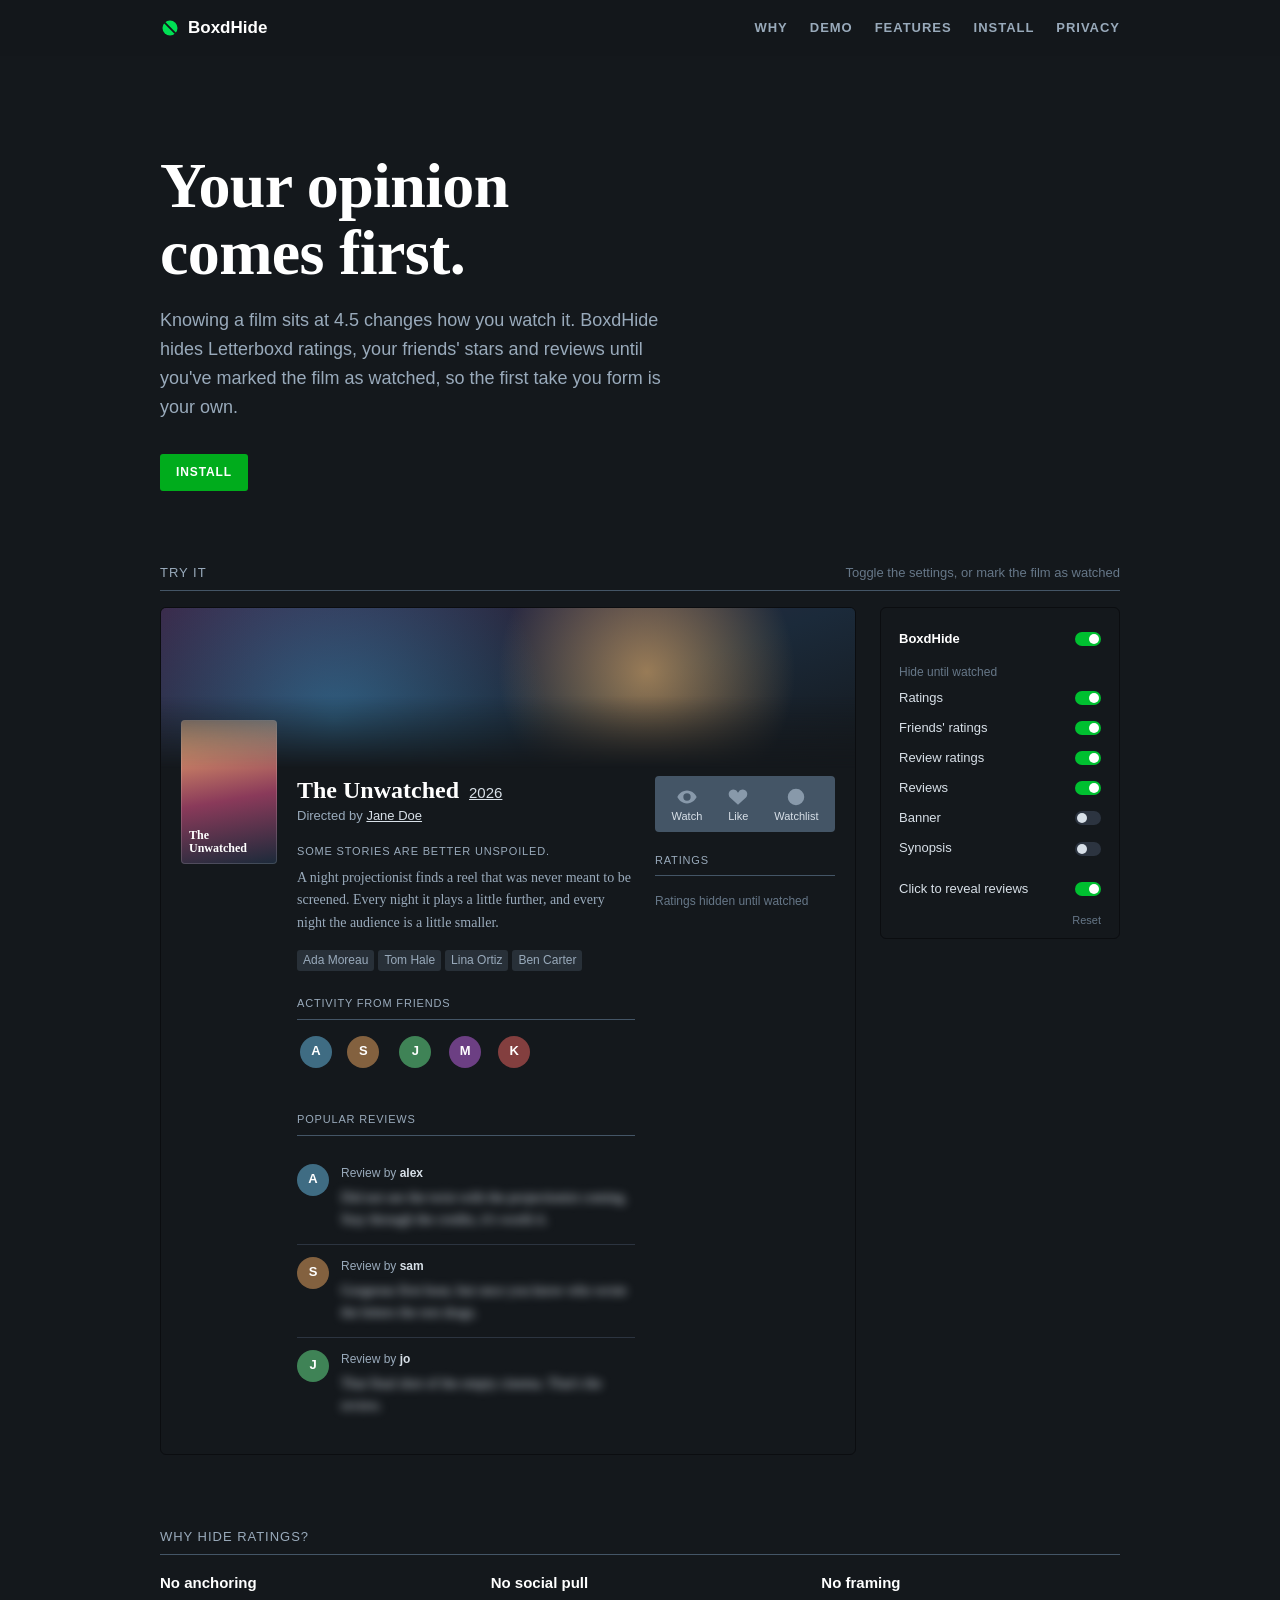
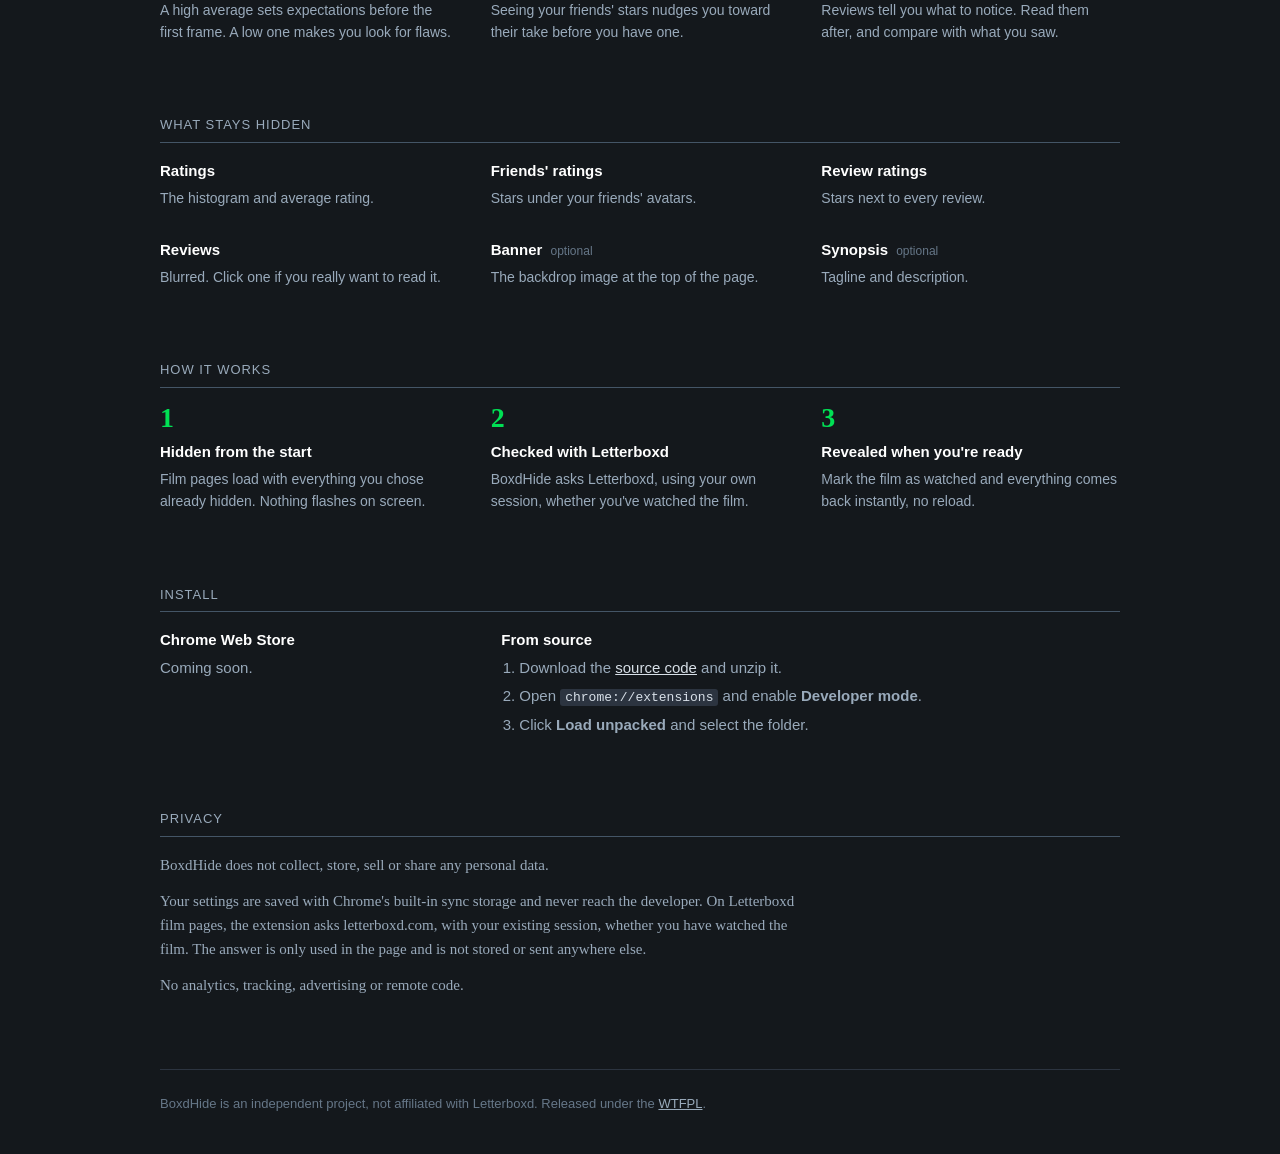
==== docs/index.html @ ca216321 "Add project page and lead messaging with bias-free watching - docs/: one-page GitHub Pages site in L" ====
<!doctype html>
<html lang="en">
<head>
  <meta charset="utf-8">
  <meta name="viewport" content="width=device-width, initial-scale=1">
  <meta name="color-scheme" content="dark">
  <title>BoxdHide · Form your own opinion on Letterboxd</title>
  <meta name="description" content="A Chrome extension that hides Letterboxd ratings and reviews until you've watched the film, so your opinion isn't biased by anyone else's.">
  <link rel="icon" href="assets/icon.svg" type="image/svg+xml">
  <link rel="stylesheet" href="style.css">
  <script src="script.js" defer></script>
</head>
<body>
  <header class="nav">
    <div class="wrap nav-inner">
      <a class="brand" href="#top"><img src="assets/icon.svg" alt="" width="20" height="20">BoxdHide</a>
      <nav class="nav-links">
        <a href="#why">Why</a>
        <a href="#demo">Demo</a>
        <a href="#features">Features</a>
        <a href="#install">Install</a>
        <a href="#privacy">Privacy</a>
        <a class="js-repo" href="#" hidden>GitHub</a>
      </nav>
    </div>
  </header>

  <main id="top">
    <section class="hero wrap">
      <h1>Your opinion<br>comes first.</h1>
      <p>Knowing a film sits at 4.5 changes how you watch it. BoxdHide hides Letterboxd ratings, your friends' stars and reviews until you've marked the film as watched, so the first take you form is your own.</p>
      <div class="hero-actions">
        <a class="button -action" href="#install">Install</a>
        <a class="button js-repo" href="#" hidden>View source</a>
      </div>
    </section>

    <section id="demo" class="wrap section">
      <h2 class="section-heading">Try it <span>Toggle the settings, or mark the film as watched</span></h2>

      <div class="demo" data-hidden="">
        <article class="film">
          <div class="backdrop"><div class="backdrop-art"></div></div>

          <div class="film-body">
            <div class="poster" aria-hidden="true"><span>The<br>Unwatched</span></div>

            <div class="film-main">
              <h3 class="film-title">The Unwatched <a href="#demo">2026</a></h3>
              <p class="film-credits">Directed by <a href="#demo">Jane Doe</a></p>

              <div class="synopsis">
                <p class="tagline">Some stories are better unspoiled.</p>
                <p class="prose">A night projectionist finds a reel that was never meant to be screened. Every night it plays a little further, and every night the audience is a little smaller.</p>
              </div>

              <ul class="cast">
                <li>Ada Moreau</li><li>Tom Hale</li><li>Lina Ortiz</li><li>Ben Carter</li>
              </ul>

              <h4 class="section-heading">Activity from friends</h4>
              <ul class="friends">
                <li><span class="avatar" style="--hue: 200">A</span><span class="stars">★★★★</span></li>
                <li><span class="avatar" style="--hue: 30">S</span><span class="stars">★★★½</span></li>
                <li><span class="avatar" style="--hue: 140">J</span><span class="stars">★★★★★</span></li>
                <li><span class="avatar" style="--hue: 280">M</span><span class="stars">★★★</span></li>
                <li><span class="avatar" style="--hue: 0">K</span><span class="stars">★★★★½</span></li>
              </ul>

              <h4 class="section-heading">Popular reviews</h4>
              <div class="reviews">
                <div class="review">
                  <span class="avatar" style="--hue: 200">A</span>
                  <div>
                    <p class="review-by">Review by <strong>alex</strong> <span class="stars">★★★★½</span></p>
                    <p class="review-text prose">Did not see the twist with the projectionist coming. Stay through the credits, it's worth it.</p>
                  </div>
                </div>
                <div class="review">
                  <span class="avatar" style="--hue: 30">S</span>
                  <div>
                    <p class="review-by">Review by <strong>sam</strong> <span class="stars">★★★</span></p>
                    <p class="review-text prose">Gorgeous first hour, but once you know who wrote the letters the rest drags.</p>
                  </div>
                </div>
                <div class="review">
                  <span class="avatar" style="--hue: 140">J</span>
                  <div>
                    <p class="review-by">Review by <strong>jo</strong> <span class="stars">★★★★★</span></p>
                    <p class="review-text prose">That final shot of the empty cinema. That's the review.</p>
                  </div>
                </div>
              </div>
            </div>

            <aside class="film-sidebar">
              <div class="actions-panel">
                <button type="button" class="action js-watch" aria-pressed="false">
                  <svg viewBox="0 0 24 24" aria-hidden="true"><path d="M12 5C6.5 5 2.7 9.2 1.5 12c1.2 2.8 5 7 10.5 7s9.3-4.2 10.5-7C21.3 9.2 17.5 5 12 5zm0 11a4 4 0 1 1 0-8 4 4 0 0 1 0 8z"/></svg>
                  <span class="js-watch-label">Watch</span>
                </button>
                <span class="action"><svg viewBox="0 0 24 24" aria-hidden="true"><path d="M12 20.5 3.6 12.8C1.1 10.4 1.3 6.3 4.2 4.6c2.4-1.4 5.4-.6 6.8 1.4L12 7.3l1-1.3c1.4-2 4.4-2.8 6.8-1.4 2.9 1.7 3.1 5.8.6 8.2z"/></svg>Like</span>
                <span class="action"><svg viewBox="0 0 24 24" aria-hidden="true"><path d="M12 3a9 9 0 1 0 0 18 9 9 0 0 0 0-18zm1 9.4V7h-2v6.2l4.3 2.6 1-1.7z"/></svg>Watchlist</span>
              </div>

              <h4 class="section-heading">Ratings</h4>
              <div class="histogram">
                <div class="bars">
                  <i style="--h: 3"></i><i style="--h: 4"></i><i style="--h: 6"></i><i style="--h: 9"></i><i style="--h: 14"></i>
                  <i style="--h: 22"></i><i style="--h: 36"></i><i style="--h: 58"></i><i style="--h: 80"></i><i style="--h: 64"></i>
                </div>
                <span class="average">4.2</span>
              </div>
            </aside>
          </div>
        </article>

        <div class="popup">
          <label class="popup-row popup-title">
            <span>BoxdHide</span>
            <input type="checkbox" role="switch" data-key="enabled" checked>
          </label>
          <fieldset class="js-settings">
            <p class="popup-caption">Hide until watched</p>
            <div class="js-features"></div>
            <div class="js-options popup-group"></div>
          </fieldset>
          <button type="button" class="popup-reset js-reset">Reset</button>
          <template class="js-row">
            <label class="popup-row"><span></span><input type="checkbox" role="switch"></label>
          </template>
        </div>
      </div>
    </section>

    <section id="why" class="wrap section">
      <h2 class="section-heading">Why hide ratings?</h2>
      <ul class="features">
        <li><h3>No anchoring</h3><p>A high average sets expectations before the first frame. A low one makes you look for flaws.</p></li>
        <li><h3>No social pull</h3><p>Seeing your friends' stars nudges you toward their take before you have one.</p></li>
        <li><h3>No framing</h3><p>Reviews tell you what to notice. Read them after, and compare with what you saw.</p></li>
      </ul>
    </section>

    <section id="features" class="wrap section">
      <h2 class="section-heading">What stays hidden</h2>
      <ul class="features">
        <li><h3>Ratings</h3><p>The histogram and average rating.</p></li>
        <li><h3>Friends' ratings</h3><p>Stars under your friends' avatars.</p></li>
        <li><h3>Review ratings</h3><p>Stars next to every review.</p></li>
        <li><h3>Reviews</h3><p>Blurred. Click one if you really want to read it.</p></li>
        <li><h3>Banner <em>optional</em></h3><p>The backdrop image at the top of the page.</p></li>
        <li><h3>Synopsis <em>optional</em></h3><p>Tagline and description.</p></li>
      </ul>
    </section>

    <section class="wrap section">
      <h2 class="section-heading">How it works</h2>
      <ol class="steps">
        <li><h3>Hidden from the start</h3><p>Film pages load with everything you chose already hidden. Nothing flashes on screen.</p></li>
        <li><h3>Checked with Letterboxd</h3><p>BoxdHide asks Letterboxd, using your own session, whether you've watched the film.</p></li>
        <li><h3>Revealed when you're ready</h3><p>Mark the film as watched and everything comes back instantly, no reload.</p></li>
      </ol>
    </section>

    <section id="install" class="wrap section">
      <h2 class="section-heading">Install</h2>
      <div class="install">
        <div>
          <h3>Chrome Web Store</h3>
          <p>Coming soon.</p>
        </div>
        <div>
          <h3>From source</h3>
          <ol>
            <li>Download the <a class="js-repo-zip" href="#install">source code</a> and unzip it.</li>
            <li>Open <code>chrome://extensions</code> and enable <strong>Developer mode</strong>.</li>
            <li>Click <strong>Load unpacked</strong> and select the folder.</li>
          </ol>
        </div>
      </div>
    </section>

    <section id="privacy" class="wrap section">
      <h2 class="section-heading">Privacy</h2>
      <div class="prose privacy">
        <p>BoxdHide does not collect, store, sell or share any personal data.</p>
        <p>Your settings are saved with Chrome's built-in sync storage and never reach the developer. On Letterboxd film pages, the extension asks letterboxd.com, with your existing session, whether you have watched the film. The answer is only used in the page and is not stored or sent anywhere else.</p>
        <p>No analytics, tracking, advertising or remote code.</p>
      </div>
    </section>
  </main>

  <footer class="footer wrap">
    <p>BoxdHide is an independent project, not affiliated with Letterboxd. Released under the <a href="https://www.wtfpl.net/">WTFPL</a>.</p>
  </footer>
</body>
</html>
---- docs/style.css ----
:root {
  --bg: #14181c;
  --surface: #1c2228;
  --panel: #2c3440;
  --line: #456;
  --text: #9ab;
  --bright: #d8e0e8;
  --muted: #678;
  --green: #00e054;
  --action: #00ac1c;
  --blue: #40bcf4;
  --sans: -apple-system, BlinkMacSystemFont, "Helvetica Neue", "Segoe UI", Roboto, sans-serif;
  --serif: Georgia, "Times New Roman", serif;
  color-scheme: dark;
}

* {
  box-sizing: border-box;
}

html {
  scroll-behavior: smooth;
  scroll-padding-top: 64px;
  background: var(--bg);
}

body {
  margin: 0;
  color: var(--text);
  font: 15px/1.6 var(--sans);
}

a {
  color: var(--bright);
}

a:hover {
  color: var(--blue);
}

h1, h2, h3, h4, p, ul, ol {
  margin: 0;
}

.wrap {
  width: min(960px, 100% - 40px);
  margin-inline: auto;
}

.prose {
  font-family: var(--serif);
}

/* Navigation */

.nav {
  position: sticky;
  top: 0;
  z-index: 10;
  background: rgb(20 24 28 / 92%);
  backdrop-filter: blur(8px);
}

.nav-inner {
  display: flex;
  align-items: center;
  justify-content: space-between;
  height: 56px;
}

.brand {
  display: flex;
  align-items: center;
  gap: 8px;
  color: #fff;
  font-weight: 700;
  font-size: 17px;
  text-decoration: none;
}

.nav-links {
  display: flex;
  gap: 22px;
}

.nav-links a {
  color: var(--text);
  font-size: 13px;
  font-weight: 700;
  letter-spacing: 0.075em;
  text-decoration: none;
  text-transform: uppercase;
}

.nav-links a:hover {
  color: #fff;
}

/* Hero */

.hero {
  padding: 96px 0 72px;
}

.hero h1 {
  color: #fff;
  font: 700 clamp(40px, 7vw, 64px)/1.05 var(--serif);
  letter-spacing: -0.01em;
}

.hero p {
  max-width: 520px;
  margin-top: 20px;
  font-size: 18px;
}

.hero-actions {
  display: flex;
  gap: 10px;
  margin-top: 32px;
}

.button {
  padding: 9px 16px;
  border-radius: 3px;
  background: var(--line);
  color: #fff;
  font-size: 12px;
  font-weight: 700;
  letter-spacing: 0.075em;
  text-decoration: none;
  text-transform: uppercase;
}

.button:hover {
  color: #fff;
  background: #567;
}

.button.-action {
  background: var(--action);
}

.button.-action:hover {
  background: #009d1a;
}

/* Sections */

.section {
  padding-bottom: 72px;
}

.section-heading {
  display: flex;
  flex-wrap: wrap;
  justify-content: space-between;
  gap: 2px 16px;
  margin-bottom: 16px;
  padding-bottom: 6px;
  border-bottom: 1px solid var(--line);
  color: var(--text);
  font-size: 13px;
  font-weight: 400;
  letter-spacing: 0.075em;
  text-transform: uppercase;
}

.section-heading span {
  color: var(--muted);
  letter-spacing: normal;
  text-transform: none;
}

/* Demo: fictional film page */

.demo {
  display: grid;
  grid-template-columns: 1fr 240px;
  gap: 24px;
  align-items: start;
}

.film {
  overflow: hidden;
  border: 1px solid #0b0d10;
  border-radius: 6px;
  background: var(--bg);
}

.backdrop {
  height: 160px;
  background: var(--bg);
}

.backdrop-art {
  height: 100%;
  background:
    radial-gradient(circle at 70% 40%, rgb(255 190 110 / 55%), transparent 30%),
    radial-gradient(circle at 25% 70%, rgb(64 188 244 / 35%), transparent 40%),
    linear-gradient(160deg, #3a2a4a, #1b2a3a 60%, var(--bg));
  mask-image: linear-gradient(to bottom, #000 55%, transparent);
}

.film-body {
  display: grid;
  grid-template-columns: 96px 1fr 180px;
  gap: 20px;
  margin-top: -48px;
  padding: 0 20px 24px;
}

.poster {
  display: grid;
  place-items: end start;
  aspect-ratio: 2 / 3;
  padding: 8px;
  border-radius: 4px;
  background: linear-gradient(170deg, #ffbe6e, #8a3a5a 55%, #1b2a3a);
  box-shadow: inset 0 0 0 1px rgb(255 255 255 / 15%);
  color: #fff;
  font: 700 12px/1.1 var(--serif);
}

.film-main {
  min-width: 0;
  padding-top: 56px;
}

.film-title {
  color: #fff;
  font: 700 24px/1.2 var(--serif);
}

.film-title a {
  margin-left: 4px;
  font: 400 15px var(--sans);
}

.film-credits {
  margin-top: 2px;
  font-size: 13px;
}

.synopsis {
  margin-top: 16px;
}

.tagline {
  font-size: 11px;
  letter-spacing: 0.075em;
  text-transform: uppercase;
}

.synopsis .prose {
  margin-top: 6px;
  font-size: 14px;
}

.cast {
  display: flex;
  flex-wrap: wrap;
  gap: 4px;
  margin: 16px 0 24px;
  padding: 0;
  list-style: none;
}

.cast li {
  padding: 1px 6px;
  border-radius: 3px;
  background: #283038;
  font-size: 12px;
}

.film h4.section-heading {
  font-size: 11px;
}

.friends {
  display: flex;
  flex-wrap: wrap;
  gap: 10px;
  margin-bottom: 24px;
  padding: 0;
  list-style: none;
}

.friends li {
  display: grid;
  justify-items: center;
  gap: 2px;
}

.avatar {
  display: grid;
  place-items: center;
  flex: none;
  width: 32px;
  height: 32px;
  border-radius: 50%;
  background: hsl(var(--hue) 35% 38%);
  color: #fff;
  font-size: 13px;
  font-weight: 700;
}

.stars {
  color: var(--green);
  font-size: 11px;
  letter-spacing: -0.05em;
}

.review {
  display: flex;
  gap: 12px;
  padding: 12px 0;
}

.review + .review {
  border-top: 1px solid var(--panel);
}

.review-by {
  font-size: 12px;
}

.review-by strong {
  color: var(--bright);
}

.review-text {
  margin-top: 4px;
  color: var(--bright);
  font-size: 14px;
  transition: filter 0.2s;
}

.film-sidebar {
  padding-top: 56px;
}

.actions-panel {
  display: flex;
  justify-content: space-around;
  margin-bottom: 20px;
  padding: 10px 4px;
  border-radius: 4px;
  background: var(--line);
}

.action {
  display: grid;
  justify-items: center;
  gap: 2px;
  padding: 0;
  border: 0;
  background: none;
  color: var(--bright);
  font: 11px var(--sans);
}

.action svg {
  width: 22px;
  height: 22px;
  fill: #8899aa;
}

button.action {
  cursor: pointer;
}

button.action:hover svg,
.action.-on svg {
  fill: var(--green);
}

.histogram {
  display: flex;
  align-items: flex-end;
  gap: 8px;
}

.bars {
  display: flex;
  align-items: flex-end;
  gap: 1px;
  flex: 1;
  height: 44px;
}

.bars i {
  flex: 1;
  height: calc(var(--h) * 1%);
  border-radius: 1px 1px 0 0;
  background: var(--line);
}

.average {
  color: var(--text);
  font-size: 20px;
  line-height: 1;
}

/* Demo: hidden states, mirroring the extension. */

.synopsis::after,
.histogram::after {
  color: var(--muted);
  font-size: 12px;
}

.demo[data-hidden~="backdrop"] .backdrop-art {
  visibility: hidden;
}

.demo[data-hidden~="synopsis"] .synopsis > * {
  display: none;
}

.demo[data-hidden~="synopsis"] .synopsis::after {
  content: "Synopsis hidden until watched";
}

.demo[data-hidden~="ratings"] .histogram > * {
  display: none;
}

.demo[data-hidden~="ratings"] .histogram::after {
  content: "Ratings hidden until watched";
}

.demo[data-hidden~="friendRatings"] .friends .stars,
.demo[data-hidden~="reviewRatings"] .review .stars {
  visibility: hidden;
}

.demo[data-hidden~="reviews"] .review-text:not(.is-revealed) {
  filter: blur(5px);
  user-select: none;
}

.demo[data-hidden~="reviews"][data-reveal] .review-text:not(.is-revealed) {
  cursor: pointer;
}

/* Demo: popup replica */

.popup {
  position: sticky;
  top: 72px;
  padding: 16px 18px 12px;
  border: 1px solid #0b0d10;
  border-radius: 6px;
  background: var(--bg);
  color: var(--bright);
  font-size: 13px;
  line-height: 1.4;
}

.popup-row {
  display: flex;
  align-items: center;
  justify-content: space-between;
  padding: 6px 0;
  cursor: pointer;
}

.popup-title {
  margin-bottom: 10px;
  color: #fff;
  font-weight: 600;
}

.popup fieldset {
  min-width: 0;
  margin: 0;
  padding: 0;
  border: 0;
  transition: opacity 0.15s;
}

.popup fieldset:disabled {
  opacity: 0.35;
}

.popup fieldset:disabled .popup-row {
  cursor: default;
}

.popup-caption {
  margin-bottom: 2px;
  color: var(--muted);
  font-size: 12px;
}

.popup-group {
  margin-top: 10px;
}

.popup input[role="switch"] {
  appearance: none;
  position: relative;
  flex: none;
  width: 26px;
  height: 14px;
  margin: 0;
  border-radius: 7px;
  background: var(--panel);
  cursor: inherit;
  transition: background 0.15s;
}

.popup input[role="switch"]::after {
  content: "";
  position: absolute;
  top: 2px;
  left: 2px;
  width: 10px;
  height: 10px;
  border-radius: 50%;
  background: var(--bright);
  transition: transform 0.15s;
}

.popup input[role="switch"]:checked {
  background: #00c030;
}

.popup input[role="switch"]:checked::after {
  transform: translateX(12px);
  background: #fff;
}

.popup input[role="switch"]:focus-visible {
  outline: 1px solid var(--muted);
  outline-offset: 2px;
}

.popup-reset {
  display: block;
  margin: 10px 0 0 auto;
  padding: 0;
  border: 0;
  background: none;
  color: var(--muted);
  font: 11px var(--sans);
  cursor: pointer;
}

.popup-reset:hover {
  color: var(--bright);
}

/* Features, steps, install */

.features,
.steps {
  display: grid;
  grid-template-columns: repeat(3, 1fr);
  gap: 28px 32px;
  padding: 0;
  list-style: none;
}

.features h3,
.steps h3,
.install h3 {
  margin-bottom: 4px;
  color: #fff;
  font-size: 15px;
}

.features em {
  margin-left: 4px;
  color: var(--muted);
  font-size: 12px;
  font-style: normal;
  font-weight: 400;
}

.features p,
.steps p {
  font-size: 14px;
}

.steps {
  counter-reset: step;
}

.steps li::before {
  counter-increment: step;
  content: counter(step);
  display: block;
  margin-bottom: 8px;
  color: var(--green);
  font: 700 28px/1 var(--serif);
}

.install {
  display: grid;
  grid-template-columns: 1fr 2fr;
  gap: 32px;
}

.install ol {
  padding-left: 18px;
}

.install li + li {
  margin-top: 4px;
}

code {
  padding: 1px 5px;
  border-radius: 3px;
  background: var(--panel);
  color: var(--bright);
  font-size: 13px;
}

.privacy {
  max-width: 640px;
}

.privacy p + p {
  margin-top: 12px;
}

.footer {
  padding: 24px 0 40px;
  border-top: 1px solid var(--panel);
  color: var(--muted);
  font-size: 13px;
}

.footer a {
  color: var(--text);
}

/* Small screens */

@media (max-width: 760px) {
  .nav-links a:not(.js-repo) {
    display: none;
  }

  .hero {
    padding: 56px 0 48px;
  }

  .demo {
    grid-template-columns: 1fr;
  }

  .popup {
    position: static;
    order: -1;
  }

  .film-body {
    grid-template-columns: 72px 1fr;
  }

  .poster {
    padding: 6px;
    font-size: 10px;
  }

  .film-sidebar {
    grid-column: 1 / -1;
    padding-top: 0;
  }

  .features,
  .steps,
  .install {
    grid-template-columns: 1fr;
  }
}
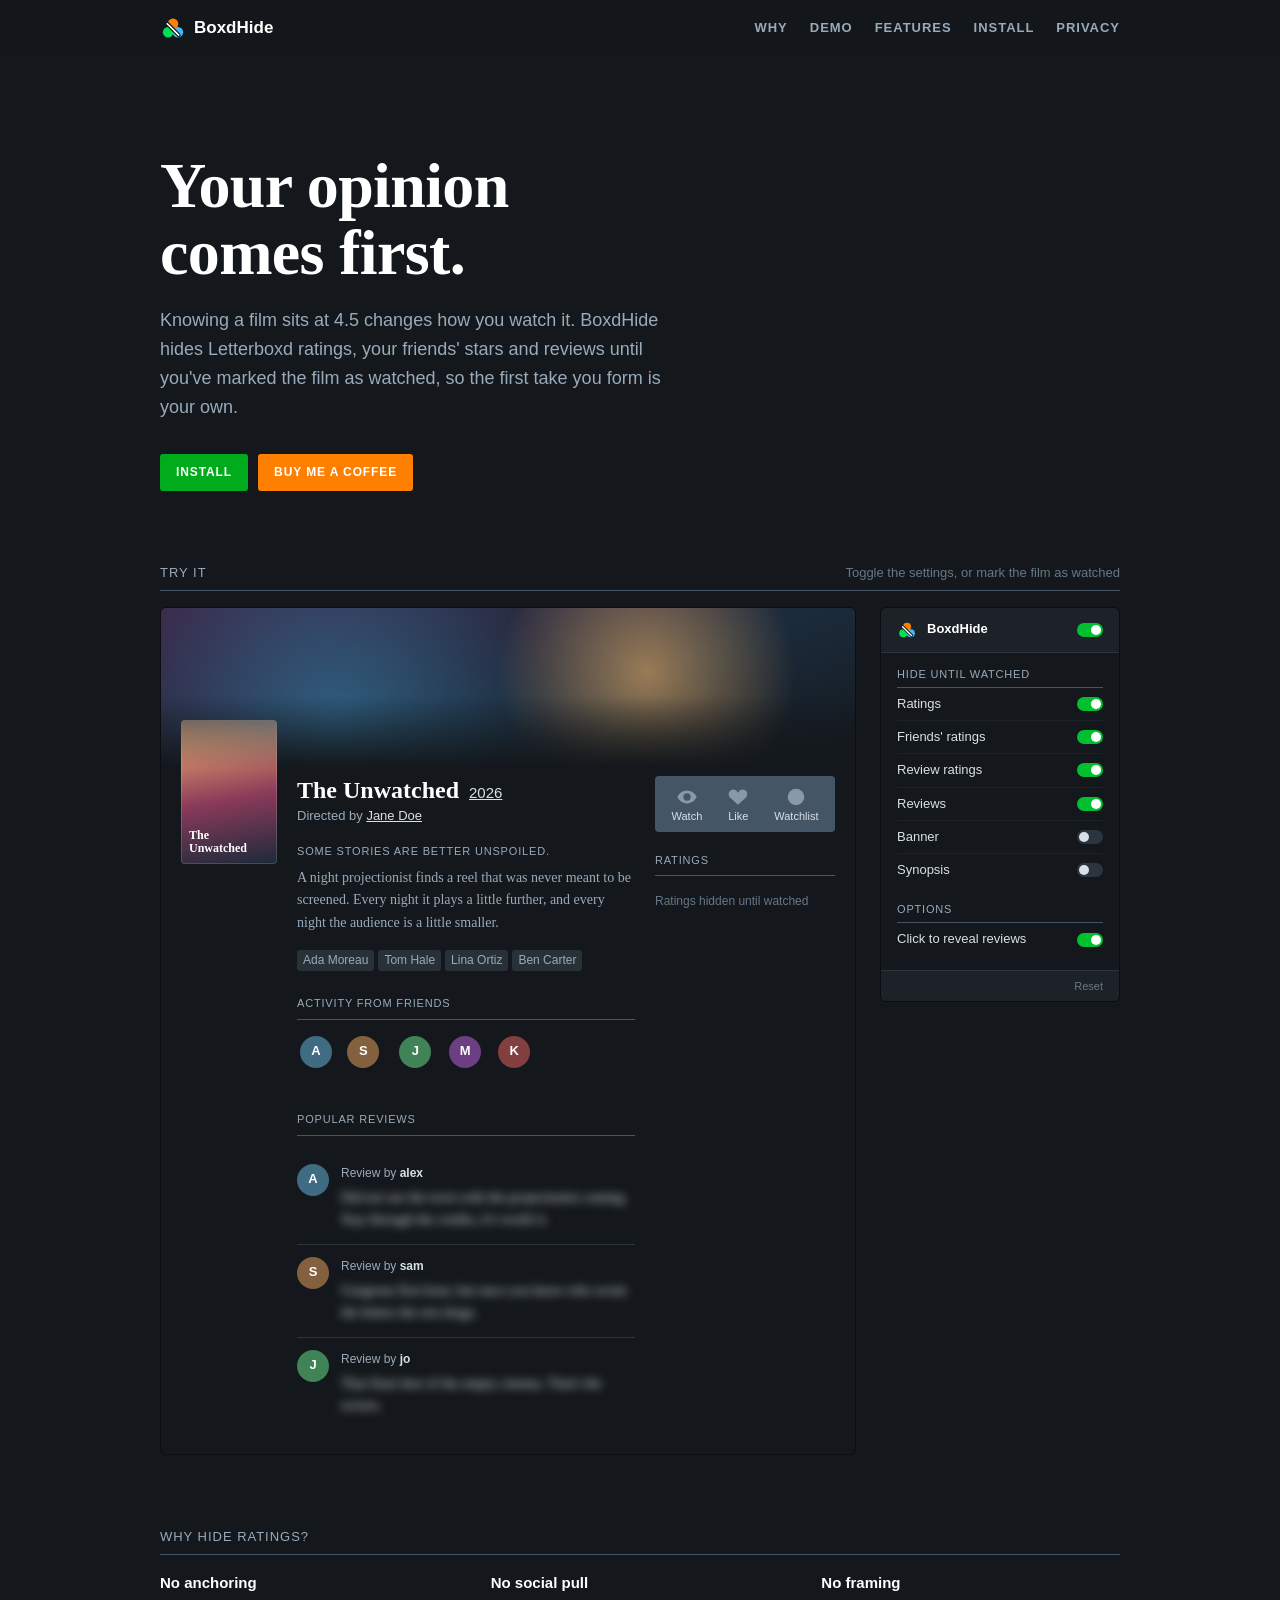
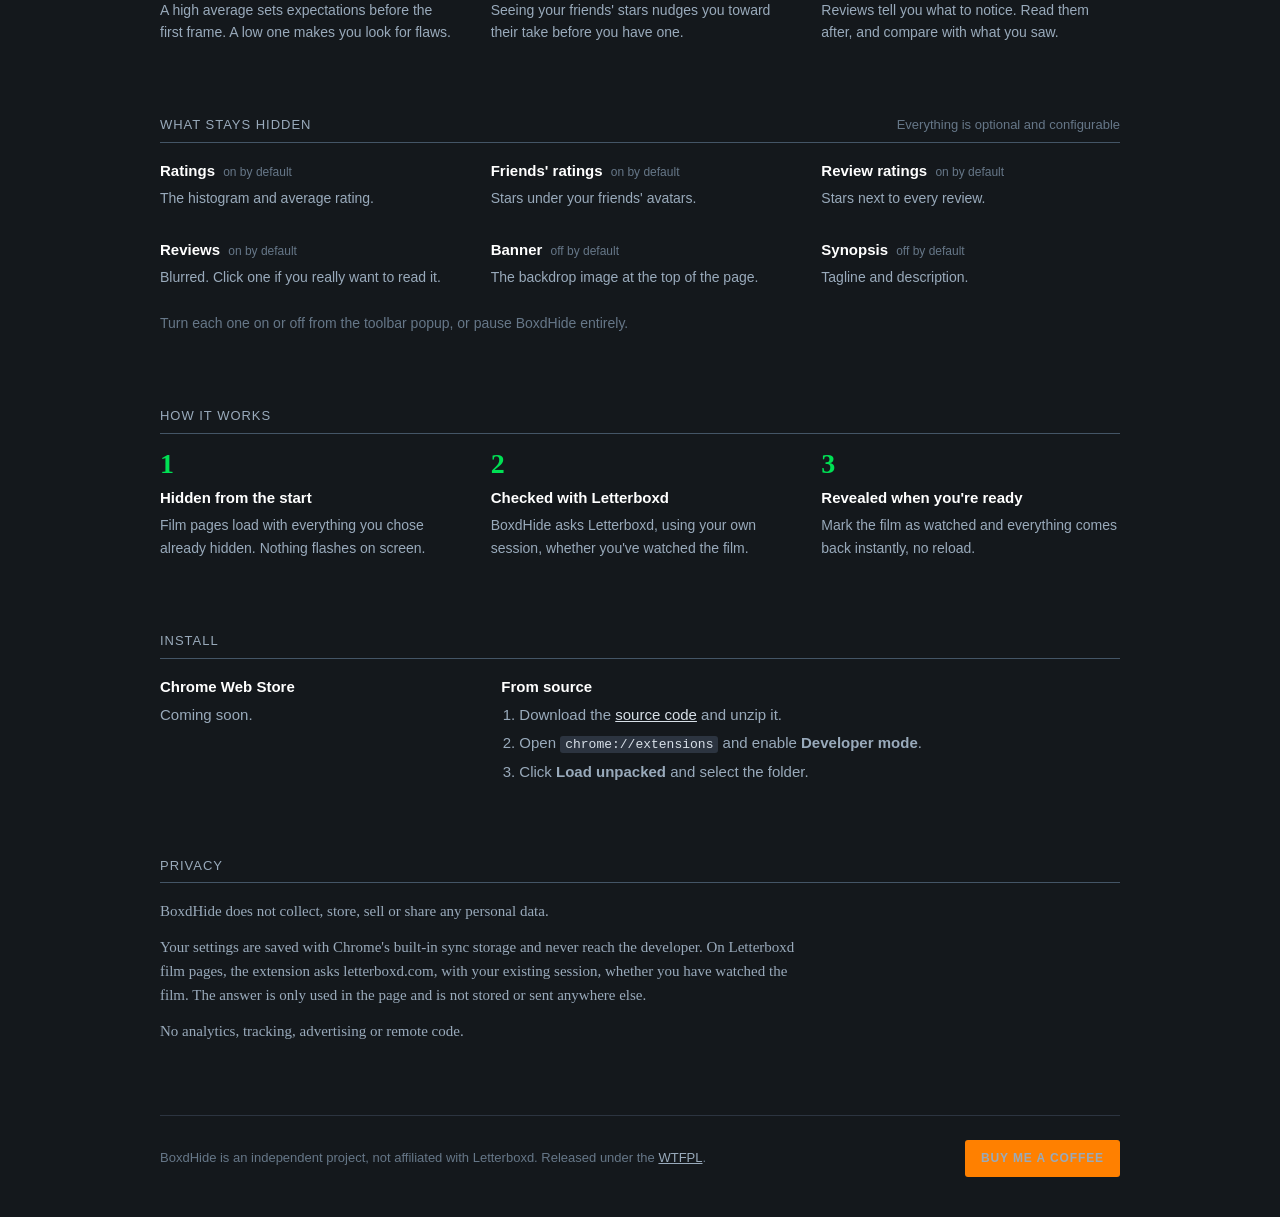
==== commit 5c08c724: "New logo, Letterboxd-style popup and support links - Logo: orange, green and blue dots in a triangle" ====
--- a/docs/index.html
+++ b/docs/index.html
@@ -13,7 +13,16 @@
 <body>
   <header class="nav">
     <div class="wrap nav-inner">
-      <a class="brand" href="#top"><img src="assets/icon.svg" alt="" width="20" height="20">BoxdHide</a>
+      <a class="brand" href="#top">
+        <svg class="logo" viewBox="0 0 128 128" aria-hidden="true">
+          <circle cx="64" cy="43" r="26" fill="#ff8000"/>
+          <circle cx="40" cy="85" r="26" fill="#00e054"/>
+          <circle cx="88" cy="85" r="26" fill="#40bcf4"/>
+          <path class="slash" d="M36 43 92 99" pathLength="100" stroke="#14181c" stroke-width="20" stroke-linecap="round"/>
+          <path class="slash" d="M36 43 92 99" pathLength="100" stroke="#fff" stroke-width="8" stroke-linecap="round"/>
+        </svg>
+        BoxdHide
+      </a>
       <nav class="nav-links">
         <a href="#why">Why</a>
         <a href="#demo">Demo</a>
@@ -32,6 +41,7 @@
       <div class="hero-actions">
         <a class="button -action" href="#install">Install</a>
         <a class="button js-repo" href="#" hidden>View source</a>
+        <a class="button -coffee" href="https://buymeacoffee.com/moehau" target="_blank" rel="noopener">Buy me a coffee</a>
       </div>
     </section>
 
@@ -116,16 +126,24 @@
         </article>
 
         <div class="popup">
-          <label class="popup-row popup-title">
+          <div class="popup-header">
+            <img src="assets/icon.svg" alt="" width="20" height="20">
             <span>BoxdHide</span>
-            <input type="checkbox" role="switch" data-key="enabled" checked>
-          </label>
+            <input type="checkbox" role="switch" data-key="enabled" checked aria-label="Enable BoxdHide">
+          </div>
           <fieldset class="js-settings">
-            <p class="popup-caption">Hide until watched</p>
-            <div class="js-features"></div>
-            <div class="js-options popup-group"></div>
+            <div class="popup-section">
+              <h4 class="popup-heading">Hide until watched</h4>
+              <div class="js-features"></div>
+            </div>
+            <div class="popup-section">
+              <h4 class="popup-heading">Options</h4>
+              <div class="js-options"></div>
+            </div>
           </fieldset>
-          <button type="button" class="popup-reset js-reset">Reset</button>
+          <div class="popup-footer">
+            <button type="button" class="popup-link js-reset">Reset</button>
+          </div>
           <template class="js-row">
             <label class="popup-row"><span></span><input type="checkbox" role="switch"></label>
           </template>
@@ -143,15 +161,16 @@
     </section>
 
     <section id="features" class="wrap section">
-      <h2 class="section-heading">What stays hidden</h2>
+      <h2 class="section-heading">What stays hidden <span>Everything is optional and configurable</span></h2>
       <ul class="features">
-        <li><h3>Ratings</h3><p>The histogram and average rating.</p></li>
-        <li><h3>Friends' ratings</h3><p>Stars under your friends' avatars.</p></li>
-        <li><h3>Review ratings</h3><p>Stars next to every review.</p></li>
-        <li><h3>Reviews</h3><p>Blurred. Click one if you really want to read it.</p></li>
-        <li><h3>Banner <em>optional</em></h3><p>The backdrop image at the top of the page.</p></li>
-        <li><h3>Synopsis <em>optional</em></h3><p>Tagline and description.</p></li>
+        <li><h3>Ratings <em>on by default</em></h3><p>The histogram and average rating.</p></li>
+        <li><h3>Friends' ratings <em>on by default</em></h3><p>Stars under your friends' avatars.</p></li>
+        <li><h3>Review ratings <em>on by default</em></h3><p>Stars next to every review.</p></li>
+        <li><h3>Reviews <em>on by default</em></h3><p>Blurred. Click one if you really want to read it.</p></li>
+        <li><h3>Banner <em>off by default</em></h3><p>The backdrop image at the top of the page.</p></li>
+        <li><h3>Synopsis <em>off by default</em></h3><p>Tagline and description.</p></li>
       </ul>
+      <p class="note">Turn each one on or off from the toolbar popup, or pause BoxdHide entirely.</p>
     </section>
 
     <section class="wrap section">
@@ -193,6 +212,7 @@
 
   <footer class="footer wrap">
     <p>BoxdHide is an independent project, not affiliated with Letterboxd. Released under the <a href="https://www.wtfpl.net/">WTFPL</a>.</p>
+    <a class="button -coffee" href="https://buymeacoffee.com/moehau" target="_blank" rel="noopener">Buy me a coffee</a>
   </footer>
 </body>
 </html>
--- a/docs/style.css
+++ b/docs/style.css
@@ -78,6 +78,50 @@
   text-decoration: none;
 }
 
+/* Logo loop: the dots pulse in turn, then the slash hides them and retracts. */
+.logo {
+  width: 26px;
+  height: 26px;
+}
+
+.logo circle {
+  transform-box: fill-box;
+  transform-origin: center;
+  animation: logo-dot 4s ease-in-out infinite;
+}
+
+.logo circle:nth-of-type(2) {
+  animation-delay: 0.12s;
+}
+
+.logo circle:nth-of-type(3) {
+  animation-delay: 0.24s;
+}
+
+.logo .slash {
+  stroke-dasharray: 100;
+  animation: logo-slash 4s ease-in-out infinite;
+}
+
+@keyframes logo-dot {
+  0%, 16%, 100% { transform: scale(1); }
+  8% { transform: scale(1.14); }
+}
+
+@keyframes logo-slash {
+  0%, 18% { stroke-dashoffset: 100; }
+  40%, 82% { stroke-dashoffset: 0; }
+  100% { stroke-dashoffset: -100; }
+}
+
+@media (prefers-reduced-motion: reduce) {
+  .logo circle,
+  .logo .slash {
+    animation: none;
+    stroke-dashoffset: 0;
+  }
+}
+
 .nav-links {
   display: flex;
   gap: 22px;
@@ -143,6 +187,14 @@
 
 .button.-action:hover {
   background: #009d1a;
+}
+
+.button.-coffee {
+  background: #ff8000;
+}
+
+.button.-coffee:hover {
+  background: #e67300;
 }
 
 /* Sections */
@@ -449,7 +501,7 @@
 .popup {
   position: sticky;
   top: 72px;
-  padding: 16px 18px 12px;
+  overflow: hidden;
   border: 1px solid #0b0d10;
   border-radius: 6px;
   background: var(--bg);
@@ -458,18 +510,45 @@
   line-height: 1.4;
 }
 
+.popup-header {
+  display: flex;
+  align-items: center;
+  gap: 10px;
+  padding: 12px 16px;
+  border-bottom: 1px solid var(--panel);
+  background: var(--surface);
+  color: #fff;
+  font-weight: 700;
+}
+
+.popup-header span {
+  flex: 1;
+}
+
+.popup-section {
+  padding: 14px 16px 2px;
+}
+
+.popup-heading {
+  padding-bottom: 5px;
+  border-bottom: 1px solid var(--line);
+  color: var(--text);
+  font-size: 11px;
+  font-weight: 400;
+  letter-spacing: 0.075em;
+  text-transform: uppercase;
+}
+
 .popup-row {
   display: flex;
   align-items: center;
   justify-content: space-between;
-  padding: 6px 0;
+  padding: 7px 0;
   cursor: pointer;
 }
 
-.popup-title {
-  margin-bottom: 10px;
-  color: #fff;
-  font-weight: 600;
+.popup-row + .popup-row {
+  border-top: 1px solid var(--surface);
 }
 
 .popup fieldset {
@@ -486,16 +565,6 @@
 
 .popup fieldset:disabled .popup-row {
   cursor: default;
-}
-
-.popup-caption {
-  margin-bottom: 2px;
-  color: var(--muted);
-  font-size: 12px;
-}
-
-.popup-group {
-  margin-top: 10px;
 }
 
 .popup input[role="switch"] {
@@ -537,9 +606,16 @@
   outline-offset: 2px;
 }
 
-.popup-reset {
-  display: block;
-  margin: 10px 0 0 auto;
+.popup-footer {
+  display: flex;
+  justify-content: flex-end;
+  margin-top: 12px;
+  padding: 9px 16px;
+  border-top: 1px solid var(--panel);
+  background: var(--surface);
+}
+
+.popup-link {
   padding: 0;
   border: 0;
   background: none;
@@ -548,8 +624,8 @@
   cursor: pointer;
 }
 
-.popup-reset:hover {
-  color: var(--bright);
+.popup-link:hover {
+  color: #fff;
 }
 
 /* Features, steps, install */
@@ -584,6 +660,12 @@
   font-size: 14px;
 }
 
+.note {
+  margin-top: 24px;
+  color: var(--muted);
+  font-size: 14px;
+}
+
 .steps {
   counter-reset: step;
 }
@@ -628,6 +710,11 @@
 }
 
 .footer {
+  display: flex;
+  flex-wrap: wrap;
+  align-items: center;
+  justify-content: space-between;
+  gap: 16px;
   padding: 24px 0 40px;
   border-top: 1px solid var(--panel);
   color: var(--muted);
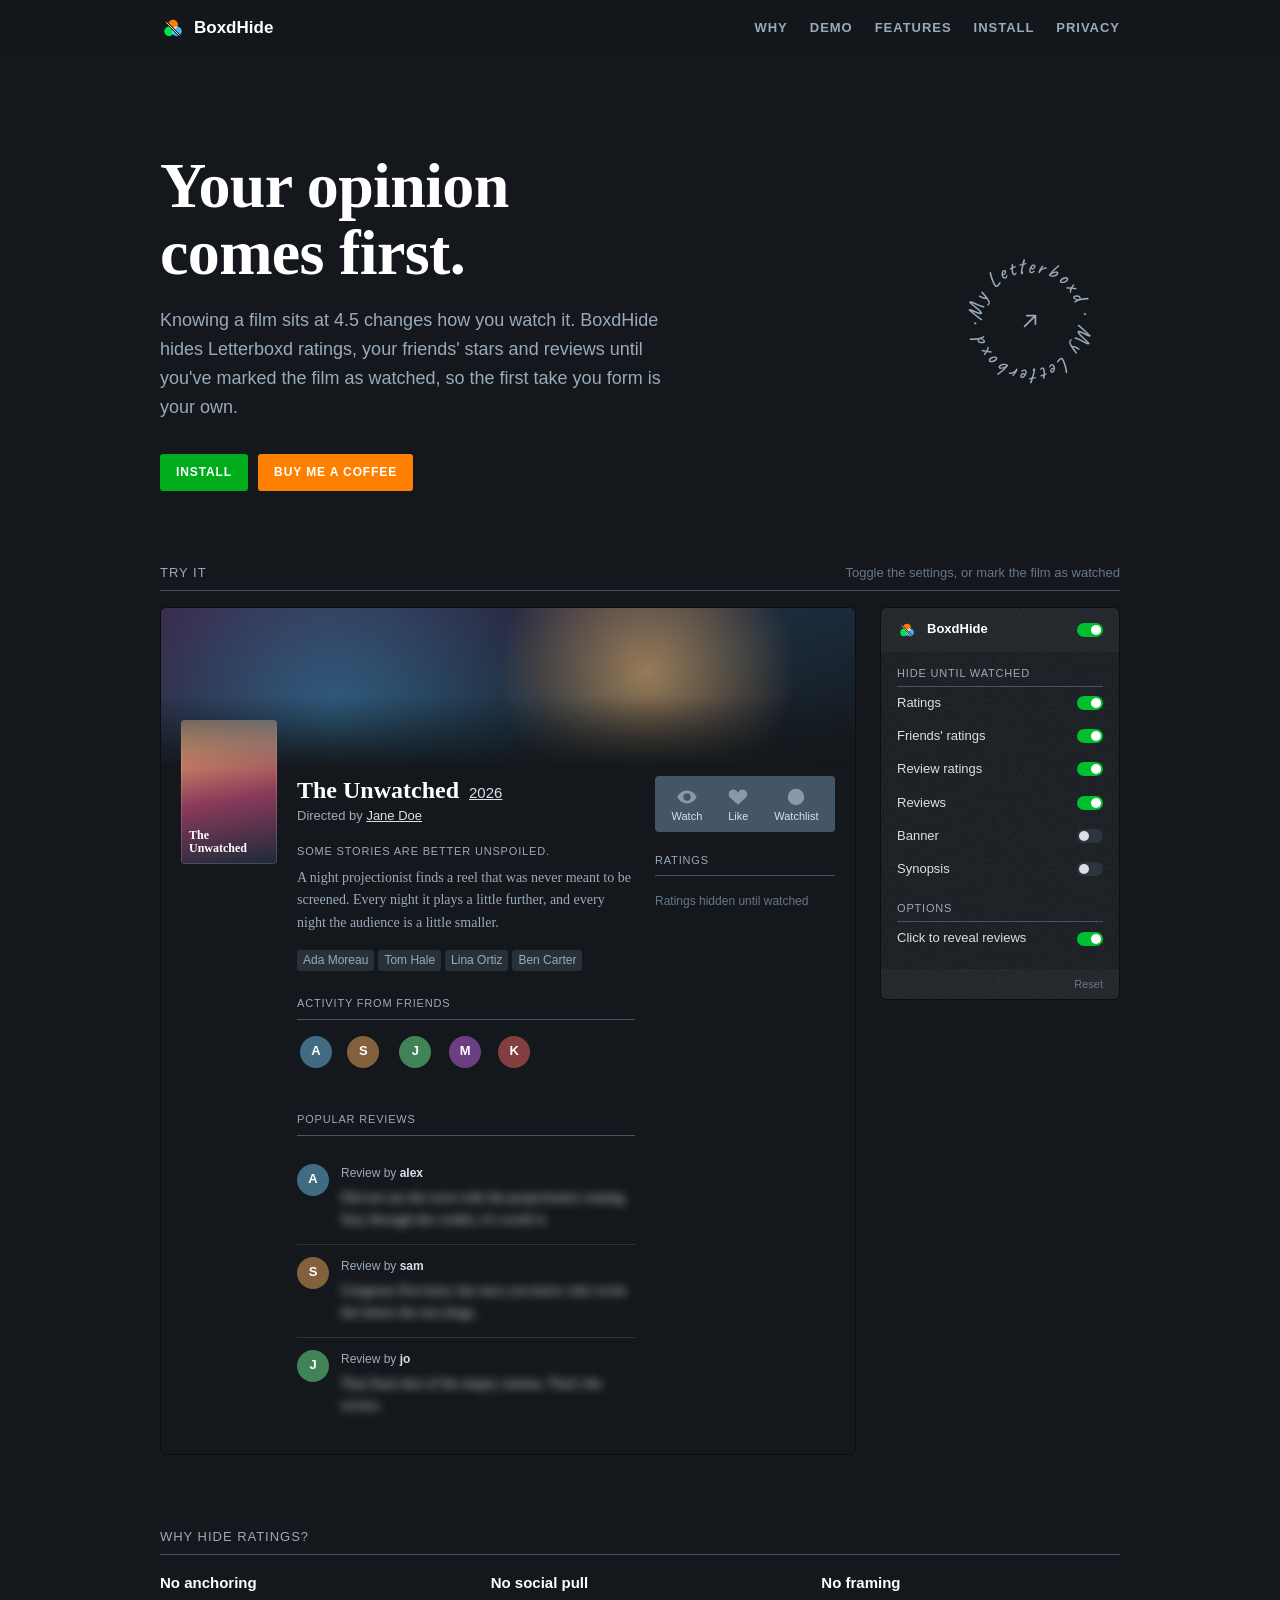
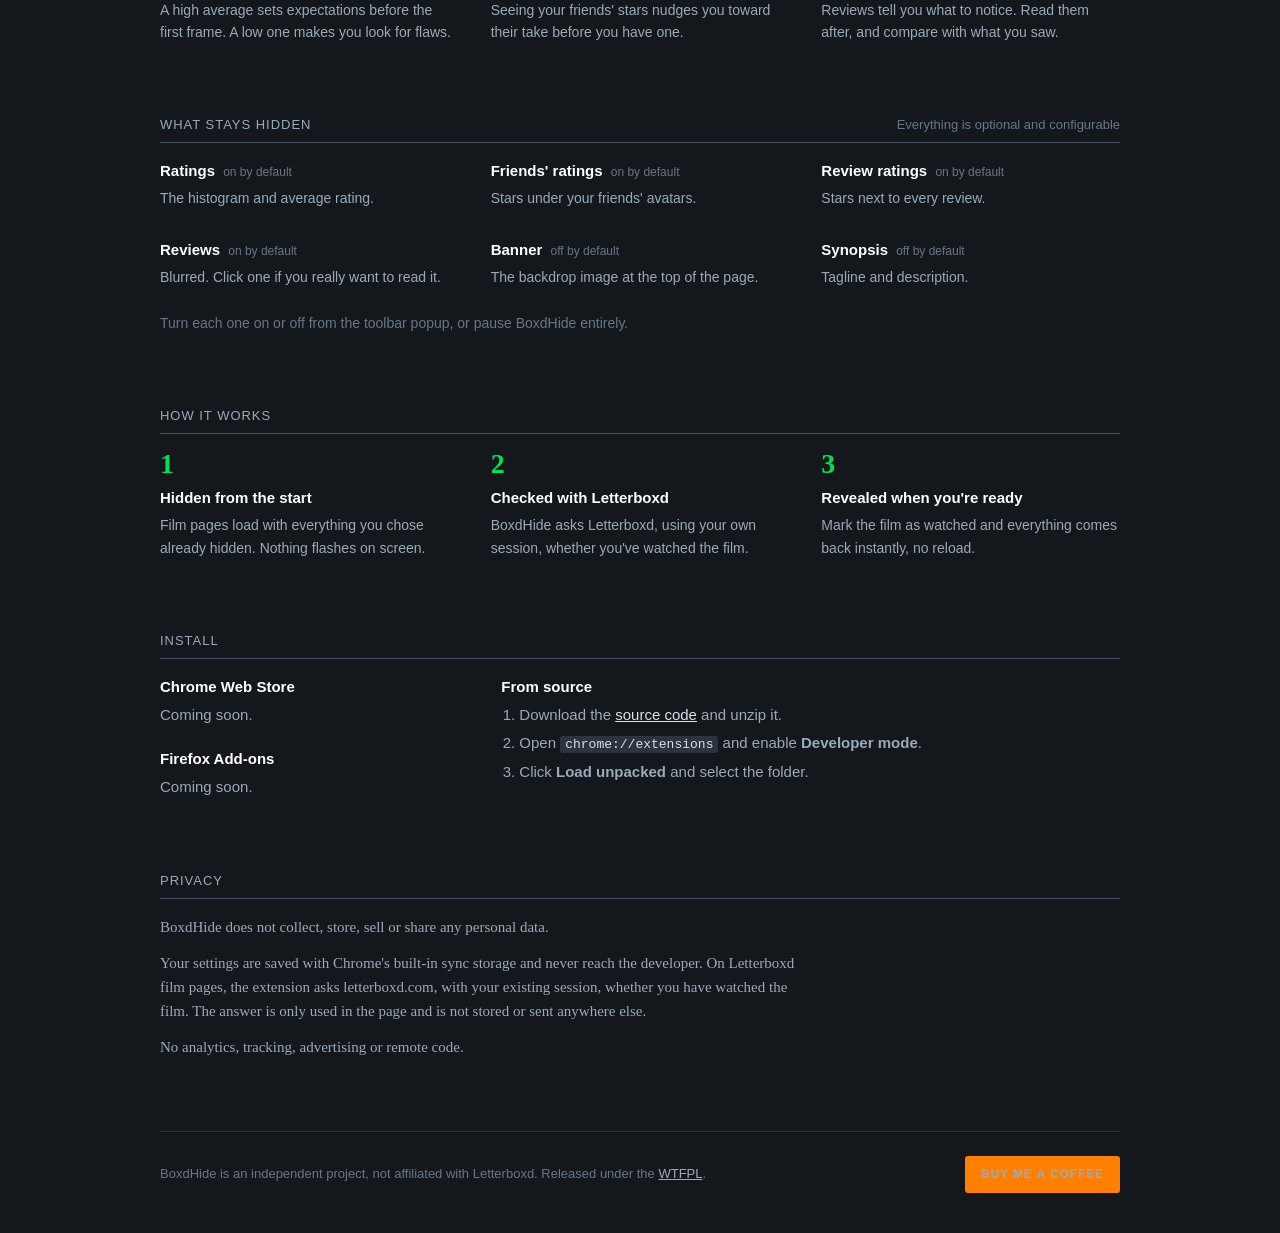
==== commit 292960a2: "Refine logo and popup, add Letterboxd stamp and Firefox build - Logo: tighter blended dots cut by a " ====
--- a/docs/index.html
+++ b/docs/index.html
@@ -15,11 +15,18 @@
     <div class="wrap nav-inner">
       <a class="brand" href="#top">
         <svg class="logo" viewBox="0 0 128 128" aria-hidden="true">
-          <circle cx="64" cy="43" r="26" fill="#ff8000"/>
-          <circle cx="40" cy="85" r="26" fill="#00e054"/>
-          <circle cx="88" cy="85" r="26" fill="#40bcf4"/>
-          <path class="slash" d="M36 43 92 99" pathLength="100" stroke="#14181c" stroke-width="20" stroke-linecap="round"/>
-          <path class="slash" d="M36 43 92 99" pathLength="100" stroke="#fff" stroke-width="8" stroke-linecap="round"/>
+          <mask id="logo-cut">
+            <rect width="128" height="128" fill="#fff"/>
+            <path class="slash" d="M20 25.5 106 111.5" pathLength="100" stroke="#000" stroke-width="12" stroke-linecap="round"/>
+          </mask>
+          <g mask="url(#logo-cut)">
+            <g class="dots">
+              <circle cx="64" cy="47.5" r="24" fill="#ff8000"/>
+              <circle cx="45" cy="80.5" r="24" fill="#00e054"/>
+              <circle cx="83" cy="80.5" r="24" fill="#40bcf4"/>
+            </g>
+          </g>
+          <path class="slash" d="M32 37.5 94 99.5" pathLength="100" stroke="#fff" stroke-width="4.5" stroke-linecap="round"/>
         </svg>
         BoxdHide
       </a>
@@ -36,6 +43,7 @@
 
   <main id="top">
     <section class="hero wrap">
+      <div class="hero-text">
       <h1>Your opinion<br>comes first.</h1>
       <p>Knowing a film sits at 4.5 changes how you watch it. BoxdHide hides Letterboxd ratings, your friends' stars and reviews until you've marked the film as watched, so the first take you form is your own.</p>
       <div class="hero-actions">
@@ -43,6 +51,15 @@
         <a class="button js-repo" href="#" hidden>View source</a>
         <a class="button -coffee" href="https://buymeacoffee.com/moehau" target="_blank" rel="noopener">Buy me a coffee</a>
       </div>
+      </div>
+
+      <a class="stamp" href="https://letterboxd.com/mohgd/" target="_blank" rel="noopener" aria-label="My Letterboxd">
+        <svg viewBox="0 0 120 120" aria-hidden="true">
+          <path id="stamp-circle" d="M60 60m-44 0a44 44 0 1 1 88 0a44 44 0 1 1-88 0" fill="none"/>
+          <text><textPath href="#stamp-circle" textLength="274" lengthAdjust="spacing">My Letterboxd · My Letterboxd ·</textPath></text>
+        </svg>
+        <svg class="stamp-arrow" viewBox="0 0 24 24" aria-hidden="true"><path d="M7 17 17 7M9 7h8v8"/></svg>
+      </a>
     </section>
 
     <section id="demo" class="wrap section">
@@ -129,7 +146,10 @@
           <div class="popup-header">
             <img src="assets/icon.svg" alt="" width="20" height="20">
             <span>BoxdHide</span>
-            <input type="checkbox" role="switch" data-key="enabled" checked aria-label="Enable BoxdHide">
+            <span class="switch">
+              <input type="checkbox" role="switch" data-key="enabled" checked aria-label="Enable BoxdHide">
+              <span class="track"></span>
+            </span>
           </div>
           <fieldset class="js-settings">
             <div class="popup-section">
@@ -145,7 +165,7 @@
             <button type="button" class="popup-link js-reset">Reset</button>
           </div>
           <template class="js-row">
-            <label class="popup-row"><span></span><input type="checkbox" role="switch"></label>
+            <label class="popup-row"><span></span><span class="switch"><input type="checkbox" role="switch"><span class="track"></span></span></label>
           </template>
         </div>
       </div>
@@ -188,6 +208,8 @@
         <div>
           <h3>Chrome Web Store</h3>
           <p>Coming soon.</p>
+          <h3 class="install-next">Firefox Add-ons</h3>
+          <p>Coming soon.</p>
         </div>
         <div>
           <h3>From source</h3>
--- a/docs/style.css
+++ b/docs/style.css
@@ -11,7 +11,17 @@
   --blue: #40bcf4;
   --sans: -apple-system, BlinkMacSystemFont, "Helvetica Neue", "Segoe UI", Roboto, sans-serif;
   --serif: Georgia, "Times New Roman", serif;
+  --hand: "Caveat", "Bradley Hand", cursive;
+  --grain: url("data:image/svg+xml,%3Csvg xmlns='http://www.w3.org/2000/svg' width='160' height='160'%3E%3Cfilter id='g'%3E%3CfeTurbulence type='fractalNoise' baseFrequency='.85' numOctaves='3' stitchTiles='stitch'/%3E%3CfeColorMatrix values='0 0 0 0 1 0 0 0 0 1 0 0 0 0 1 0 0 0 .09 0'/%3E%3C/filter%3E%3Crect width='100%25' height='100%25' filter='url(%23g)'/%3E%3C/svg%3E");
   color-scheme: dark;
+}
+
+/* Subset of Caveat (SIL Open Font License, see assets/fonts/OFL.txt) for the hero stamp. */
+@font-face {
+  font-family: "Caveat";
+  src: url("assets/fonts/caveat.woff2") format("woff2");
+  font-weight: 500;
+  font-display: swap;
 }
 
 * {
@@ -78,13 +88,18 @@
   text-decoration: none;
 }
 
-/* Logo loop: the dots pulse in turn, then the slash hides them and retracts. */
+/* Logo loop: the dots pulse in turn, then the slash cuts through and retracts. */
 .logo {
   width: 26px;
   height: 26px;
 }
 
+.logo .dots {
+  isolation: isolate;
+}
+
 .logo circle {
+  mix-blend-mode: screen;
   transform-box: fill-box;
   transform-origin: center;
   animation: logo-dot 4s ease-in-out infinite;
@@ -98,8 +113,9 @@
   animation-delay: 0.24s;
 }
 
+/* The gap is longer than the path, and offsets go past its ends, so no round cap lingers. */
 .logo .slash {
-  stroke-dasharray: 100;
+  stroke-dasharray: 100 120;
   animation: logo-slash 4s ease-in-out infinite;
 }
 
@@ -109,9 +125,9 @@
 }
 
 @keyframes logo-slash {
-  0%, 18% { stroke-dashoffset: 100; }
+  0%, 18% { stroke-dashoffset: 110; }
   40%, 82% { stroke-dashoffset: 0; }
-  100% { stroke-dashoffset: -100; }
+  100% { stroke-dashoffset: -110; }
 }
 
 @media (prefers-reduced-motion: reduce) {
@@ -143,7 +159,67 @@
 /* Hero */
 
 .hero {
+  display: grid;
+  grid-template-columns: 1fr auto;
+  align-items: center;
+  gap: 40px;
   padding: 96px 0 72px;
+}
+
+/* Handwritten circular link to the author's Letterboxd profile. */
+.stamp {
+  position: relative;
+  display: grid;
+  place-items: center;
+  width: 132px;
+  height: 132px;
+  margin-right: 24px;
+  color: var(--text);
+  text-decoration: none;
+  transition: color 0.2s;
+}
+
+.stamp:hover,
+.stamp:focus-visible {
+  color: var(--green);
+}
+
+.stamp svg:first-child {
+  position: absolute;
+  inset: 0;
+  width: 100%;
+  height: 100%;
+  overflow: visible;
+  animation: stamp-spin 24s linear infinite;
+}
+
+.stamp:hover svg:first-child {
+  animation-play-state: paused;
+}
+
+.stamp text {
+  fill: currentColor;
+  font: 500 20px var(--hand);
+}
+
+.stamp-arrow {
+  width: 26px;
+  height: 26px;
+  fill: none;
+  stroke: currentColor;
+  stroke-width: 1.6;
+  stroke-linecap: round;
+  stroke-linejoin: round;
+}
+
+@keyframes stamp-spin {
+  to { transform: rotate(360deg); }
+}
+
+@media (prefers-reduced-motion: reduce) {
+  .stamp svg:first-child {
+    animation: none;
+  }
 }
 
 .hero h1 {
@@ -504,7 +580,7 @@
   overflow: hidden;
   border: 1px solid #0b0d10;
   border-radius: 6px;
-  background: var(--bg);
+  background: var(--grain), var(--bg);
   color: var(--bright);
   font-size: 13px;
   line-height: 1.4;
@@ -515,8 +591,7 @@
   align-items: center;
   gap: 10px;
   padding: 12px 16px;
-  border-bottom: 1px solid var(--panel);
-  background: var(--surface);
+  background: rgb(255 255 255 / 3%);
   color: #fff;
   font-weight: 700;
 }
@@ -567,20 +642,38 @@
   cursor: default;
 }
 
-.popup input[role="switch"] {
-  appearance: none;
+/* Switch: a transparent checkbox over a drawn track, as in the extension. */
+.popup .switch {
   position: relative;
   flex: none;
   width: 26px;
   height: 14px;
+}
+
+.popup .switch input {
+  position: absolute;
+  inset: 0;
+  z-index: 1;
+  width: 100%;
+  height: 100%;
   margin: 0;
+  opacity: 0;
+  cursor: pointer;
+}
+
+.popup fieldset:disabled .switch input {
+  cursor: default;
+}
+
+.popup .track {
+  position: absolute;
+  inset: 0;
   border-radius: 7px;
   background: var(--panel);
-  cursor: inherit;
   transition: background 0.15s;
 }
 
-.popup input[role="switch"]::after {
+.popup .track::after {
   content: "";
   position: absolute;
   top: 2px;
@@ -592,16 +685,16 @@
   transition: transform 0.15s;
 }
 
-.popup input[role="switch"]:checked {
+.popup input:checked + .track {
   background: #00c030;
 }
 
-.popup input[role="switch"]:checked::after {
+.popup input:checked + .track::after {
   transform: translateX(12px);
   background: #fff;
 }
 
-.popup input[role="switch"]:focus-visible {
+.popup input:focus-visible + .track {
   outline: 1px solid var(--muted);
   outline-offset: 2px;
 }
@@ -611,8 +704,7 @@
   justify-content: flex-end;
   margin-top: 12px;
   padding: 9px 16px;
-  border-top: 1px solid var(--panel);
-  background: var(--surface);
+  background: rgb(255 255 255 / 3%);
 }
 
 .popup-link {
@@ -687,6 +779,10 @@
 
 .install ol {
   padding-left: 18px;
+}
+
+.install-next {
+  margin-top: 20px;
 }
 
 .install li + li {
@@ -733,7 +829,16 @@
   }
 
   .hero {
+    grid-template-columns: 1fr;
+    gap: 24px;
     padding: 56px 0 48px;
+  }
+
+  .stamp {
+    justify-self: end;
+    width: 104px;
+    height: 104px;
+    margin-right: 0;
   }
 
   .demo {
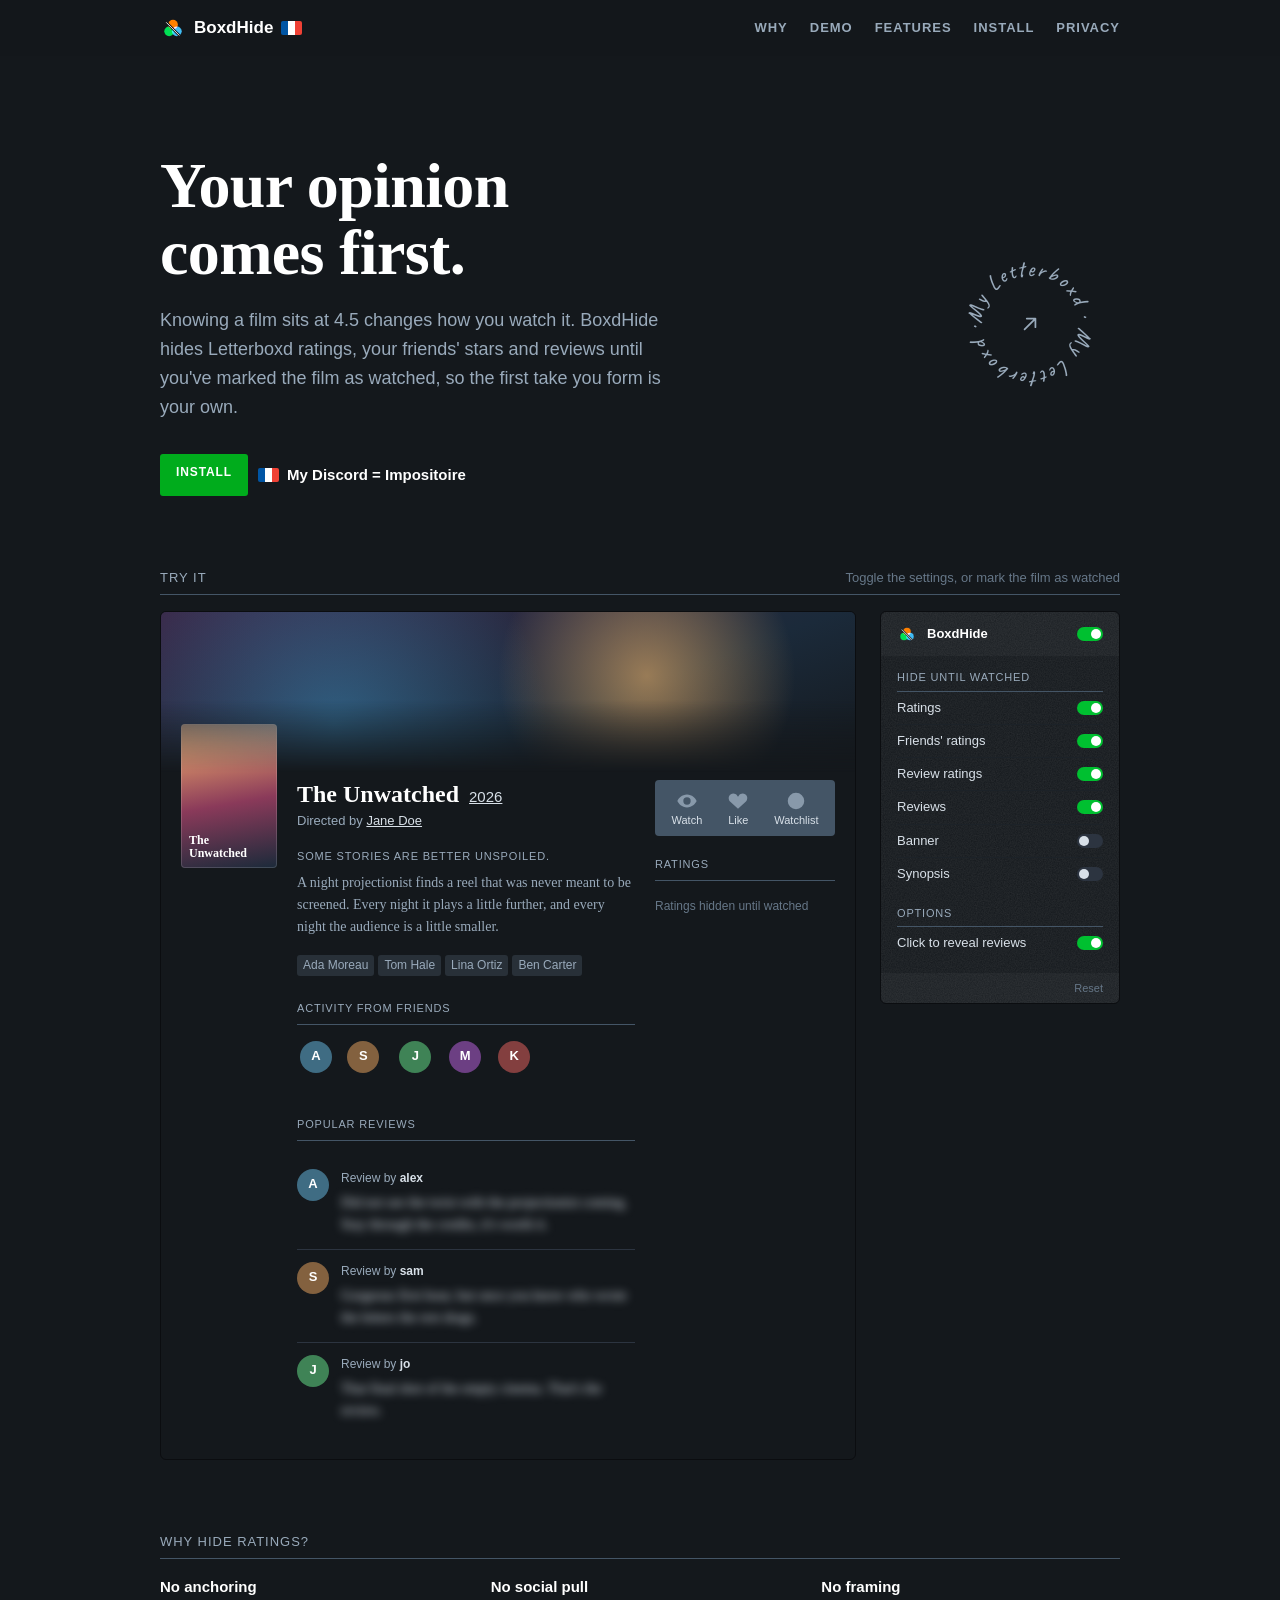
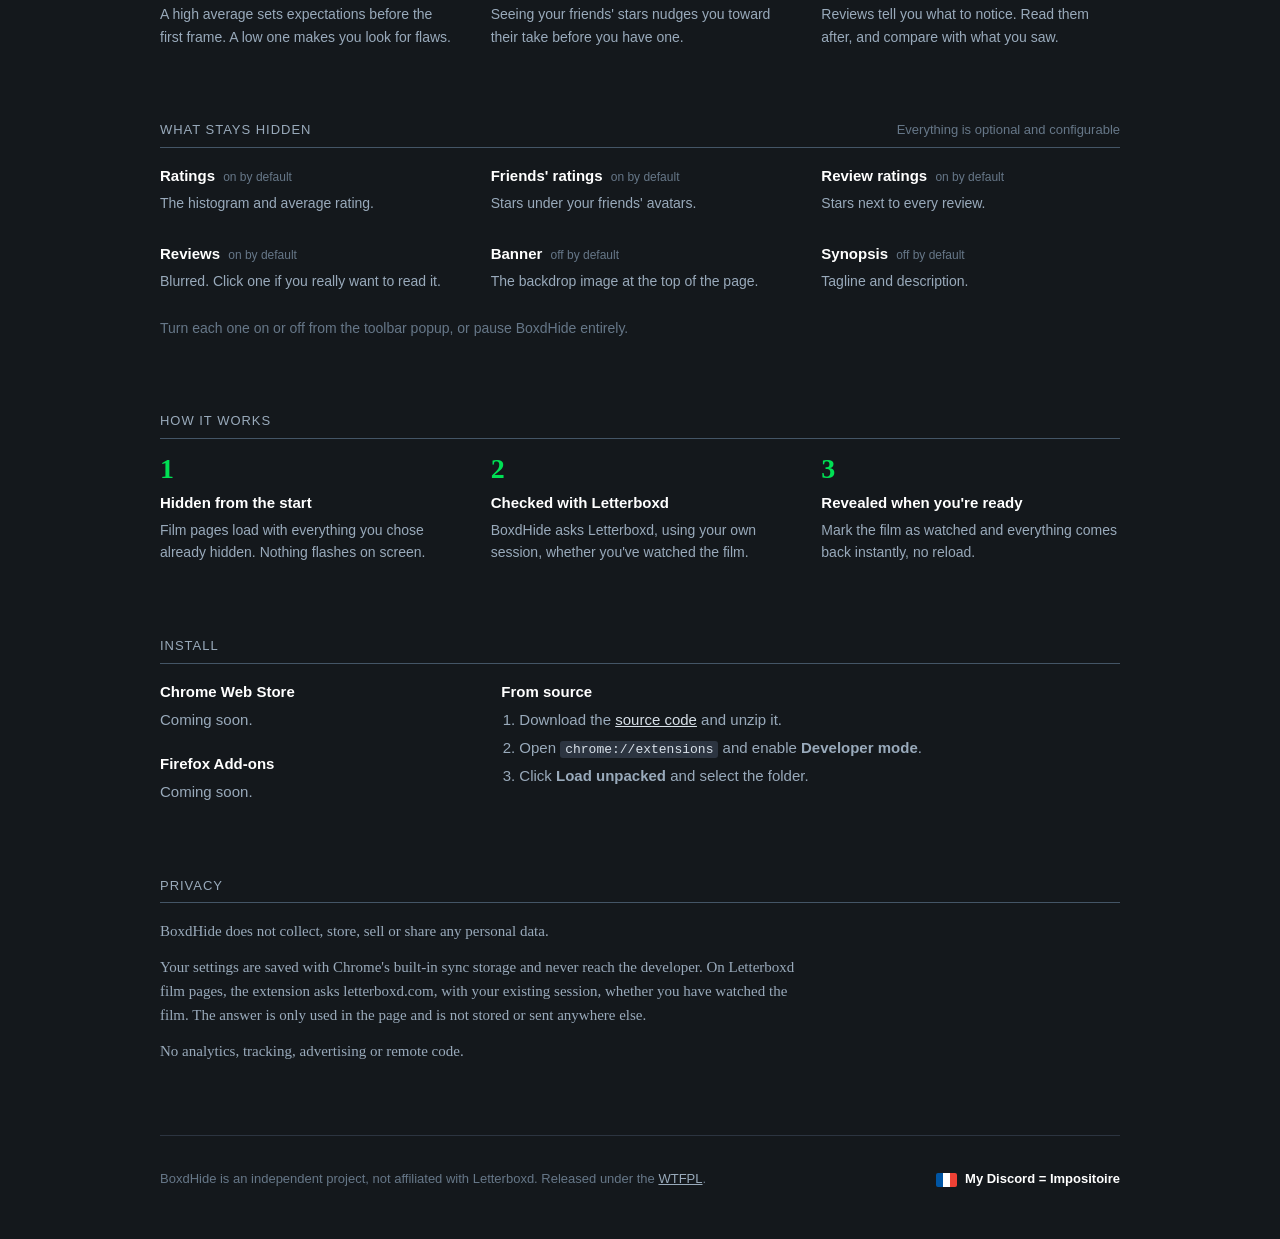
==== commit 90eda4f7: "Replace Buy me a coffee with Discord handle and add French flag Co-Authored-By: Claude Opus 5.5 <nor" ====
--- a/docs/index.html
+++ b/docs/index.html
@@ -29,6 +29,7 @@
           <path class="slash" d="M32 37.5 94 99.5" pathLength="100" stroke="#fff" stroke-width="4.5" stroke-linecap="round"/>
         </svg>
         BoxdHide
+        <span class="flag-fr" role="img" aria-label="France"></span>
       </a>
       <nav class="nav-links">
         <a href="#why">Why</a>
@@ -49,7 +50,7 @@
       <div class="hero-actions">
         <a class="button -action" href="#install">Install</a>
         <a class="button js-repo" href="#" hidden>View source</a>
-        <a class="button -coffee" href="https://buymeacoffee.com/moehau" target="_blank" rel="noopener">Buy me a coffee</a>
+        <span class="discord"><span class="flag-fr" role="img" aria-label="France"></span> My Discord = Impositoire</span>
       </div>
       </div>
 
@@ -234,7 +235,7 @@
 
   <footer class="footer wrap">
     <p>BoxdHide is an independent project, not affiliated with Letterboxd. Released under the <a href="https://www.wtfpl.net/">WTFPL</a>.</p>
-    <a class="button -coffee" href="https://buymeacoffee.com/moehau" target="_blank" rel="noopener">Buy me a coffee</a>
+    <span class="discord"><span class="flag-fr" role="img" aria-label="France"></span> My Discord = Impositoire</span>
   </footer>
 </body>
 </html>
--- a/docs/style.css
+++ b/docs/style.css
@@ -265,12 +265,24 @@
   background: #009d1a;
 }
 
-.button.-coffee {
-  background: #ff8000;
-}
-
-.button.-coffee:hover {
-  background: #e67300;
+.discord {
+  display: inline-flex;
+  align-items: center;
+  gap: 8px;
+  padding: 9px 0;
+  color: #fff;
+  font-weight: 700;
+  white-space: nowrap;
+  user-select: all;
+}
+
+.flag-fr {
+  display: inline-block;
+  flex: none;
+  width: 21px;
+  height: 14px;
+  border-radius: 2px;
+  background: linear-gradient(90deg, #0055a4 33.33%, #fff 33.33% 66.66%, #ef4135 66.66%);
 }
 
 /* Sections */
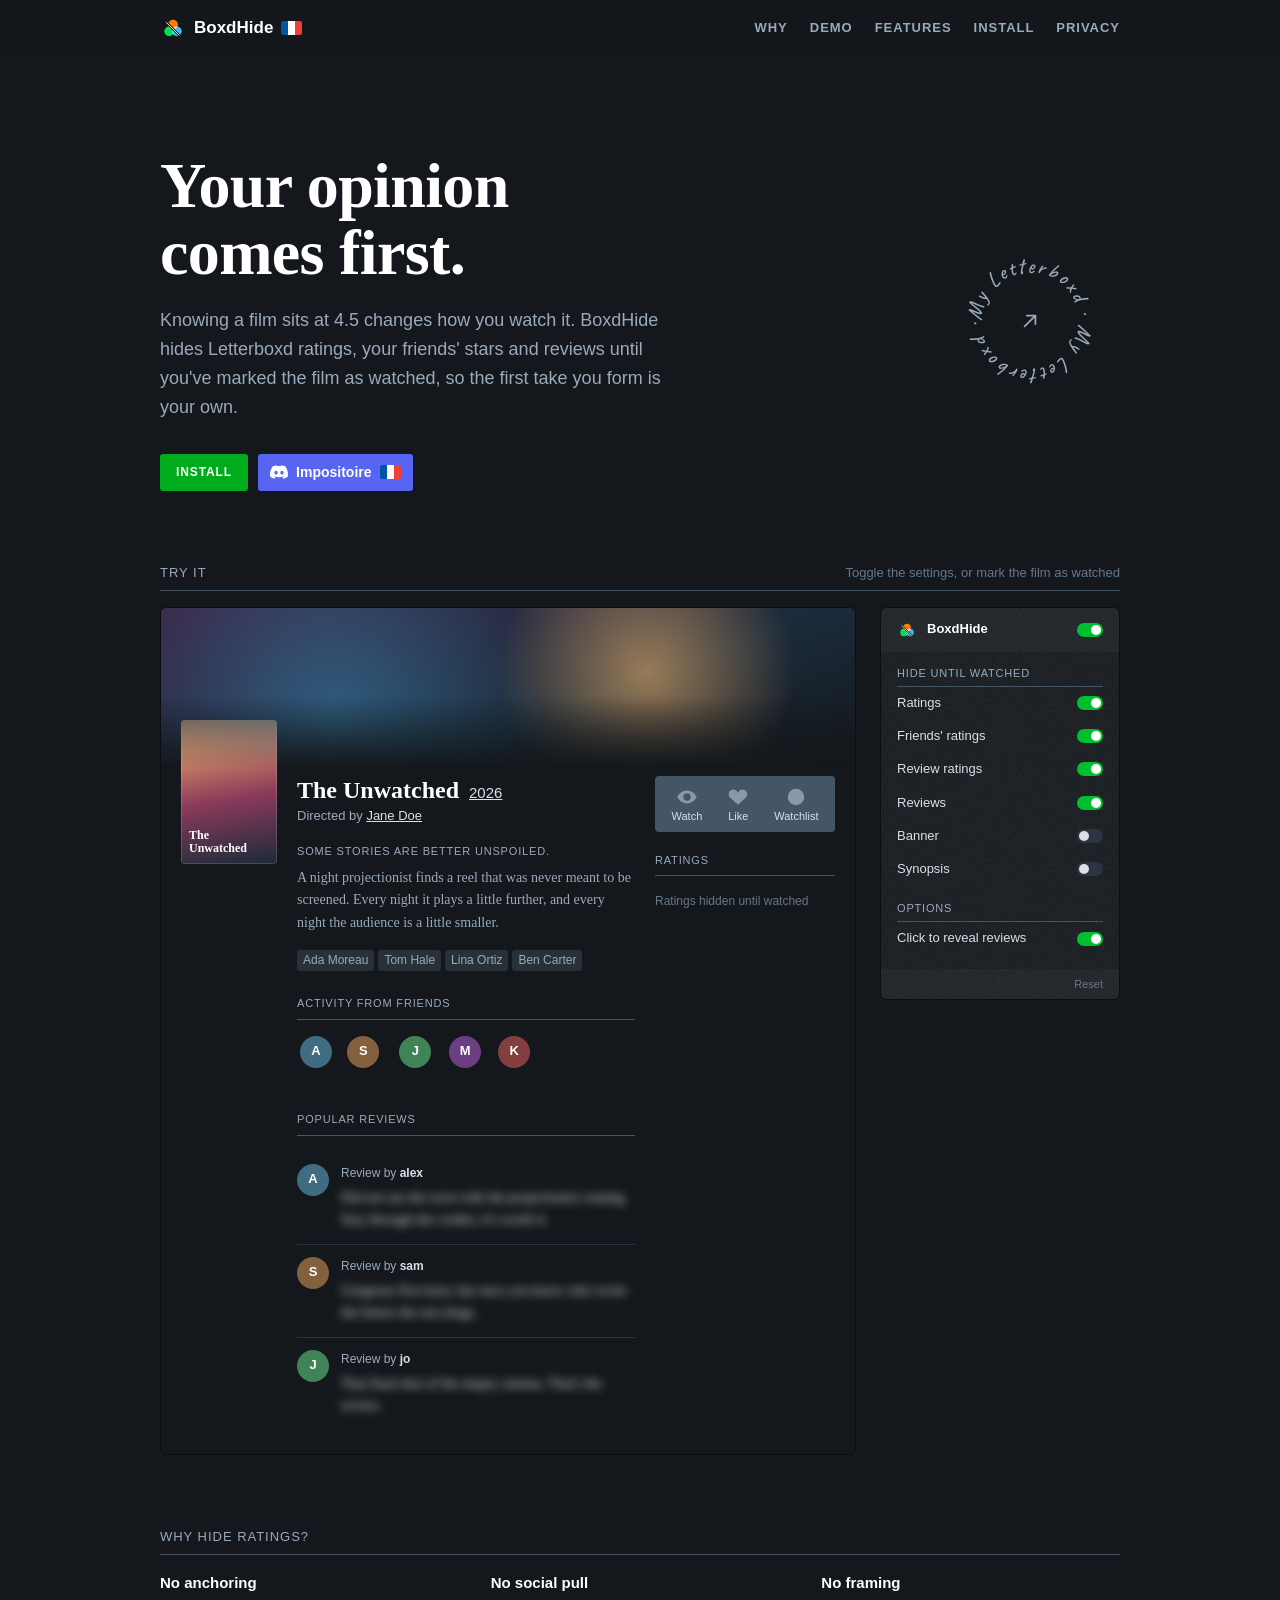
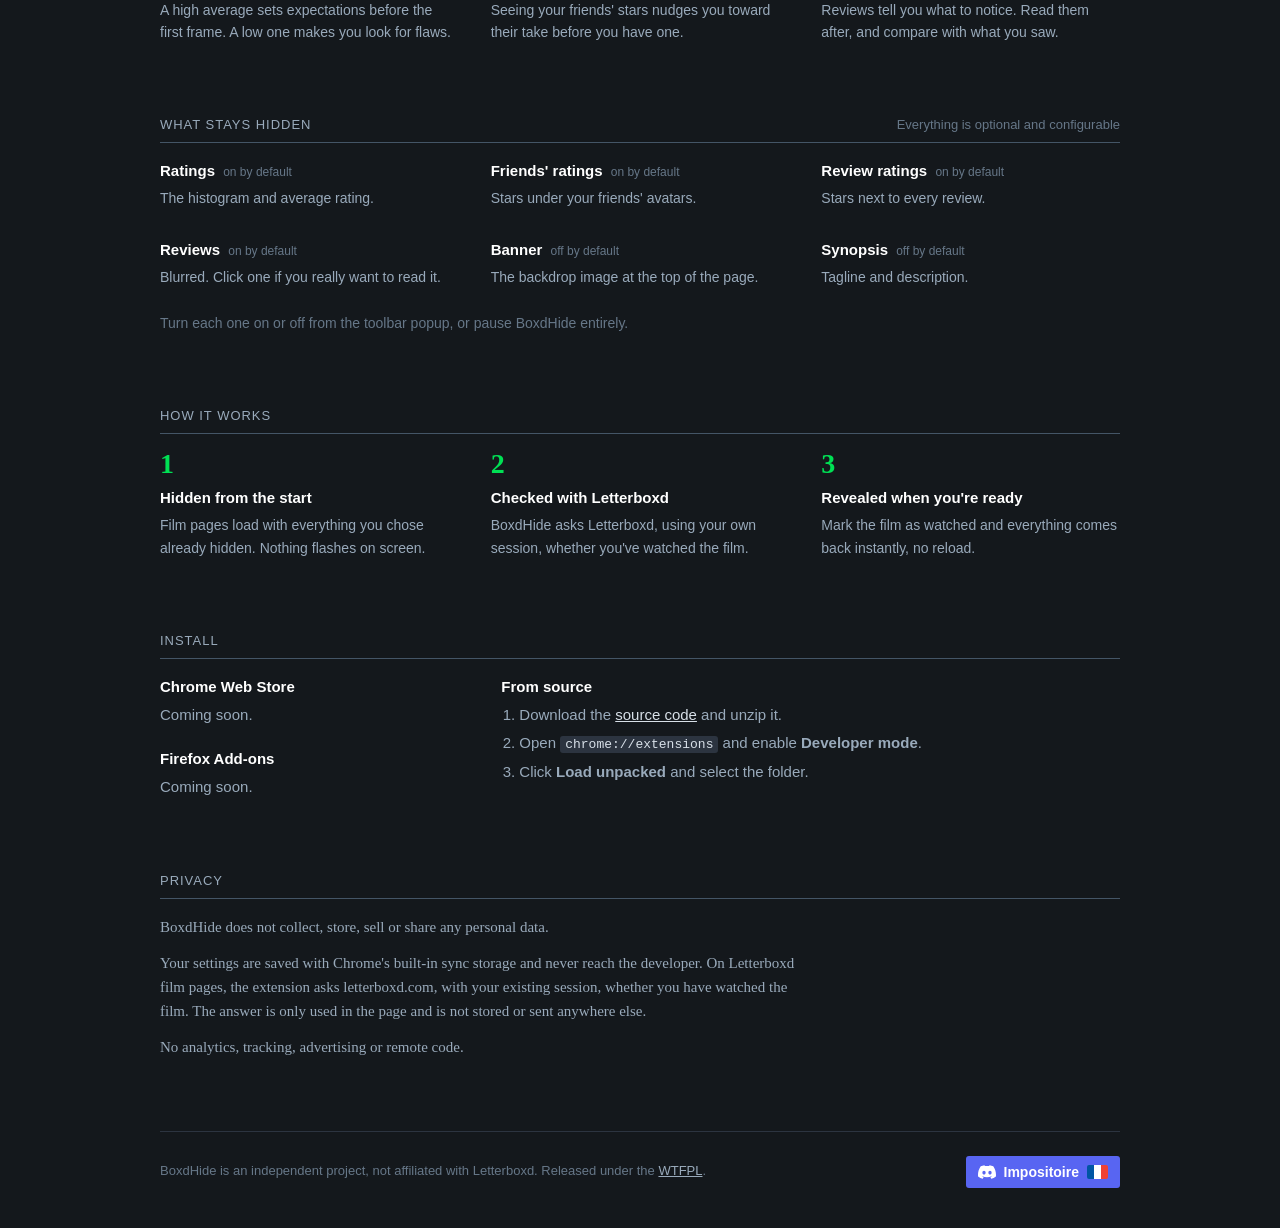
==== commit 035a0af8: "Turn Discord handle into a branded copy button Discord logo and colour, French flag, click copies th" ====
--- a/docs/index.html
+++ b/docs/index.html
@@ -50,7 +50,7 @@
       <div class="hero-actions">
         <a class="button -action" href="#install">Install</a>
         <a class="button js-repo" href="#" hidden>View source</a>
-        <span class="discord"><span class="flag-fr" role="img" aria-label="France"></span> My Discord = Impositoire</span>
+        <button type="button" class="discord js-discord" data-handle="Impositoire" title="My Discord: Impositoire (click to copy)"><svg class="discord-logo" viewBox="0 0 24 24" aria-hidden="true"><path fill="currentColor" d="M20.317 4.3698a19.7913 19.7913 0 00-4.8851-1.5152.0741.0741 0 00-.0785.0371c-.211.3753-.4447.8648-.6083 1.2495-1.8447-.2762-3.68-.2762-5.4868 0-.1636-.3933-.4058-.8742-.6177-1.2495a.077.077 0 00-.0785-.037 19.7363 19.7363 0 00-4.8852 1.515.0699.0699 0 00-.0321.0277C.5334 9.0458-.319 13.5799.0992 18.0578a.0824.0824 0 00.0312.0561c2.0528 1.5076 4.0413 2.4228 5.9929 3.0294a.0777.0777 0 00.0842-.0276c.4616-.6304.8731-1.2952 1.226-1.9942a.076.076 0 00-.0416-.1057c-.6528-.2476-1.2743-.5495-1.8722-.8923a.077.077 0 01-.0076-.1277c.1258-.0943.2517-.1923.3718-.2914a.0743.0743 0 01.0776-.0105c3.9278 1.7933 8.18 1.7933 12.0614 0a.0739.0739 0 01.0785.0095c.1202.099.246.1981.3728.2924a.077.077 0 01-.0066.1276 12.2986 12.2986 0 01-1.873.8914.0766.0766 0 00-.0407.1067c.3604.698.7719 1.3628 1.225 1.9932a.076.076 0 00.0842.0286c1.961-.6067 3.9495-1.5219 6.0023-3.0294a.077.077 0 00.0313-.0552c.5004-5.177-.8382-9.6739-3.5485-13.6604a.061.061 0 00-.0312-.0286zM8.02 15.3312c-1.1825 0-2.1569-1.0857-2.1569-2.419 0-1.3332.9555-2.4189 2.157-2.4189 1.2108 0 2.1757 1.0952 2.1568 2.419 0 1.3332-.9555 2.4189-2.1569 2.4189zm7.9748 0c-1.1825 0-2.1569-1.0857-2.1569-2.419 0-1.3332.9554-2.4189 2.1569-2.4189 1.2108 0 2.1757 1.0952 2.1568 2.419 0 1.3332-.946 2.4189-2.1568 2.4189Z"/></svg><span class="discord-text">Impositoire</span><span class="flag-fr" role="img" aria-label="France"></span></button>
       </div>
       </div>
 
@@ -235,7 +235,7 @@
 
   <footer class="footer wrap">
     <p>BoxdHide is an independent project, not affiliated with Letterboxd. Released under the <a href="https://www.wtfpl.net/">WTFPL</a>.</p>
-    <span class="discord"><span class="flag-fr" role="img" aria-label="France"></span> My Discord = Impositoire</span>
+    <button type="button" class="discord js-discord" data-handle="Impositoire" title="My Discord: Impositoire (click to copy)"><svg class="discord-logo" viewBox="0 0 24 24" aria-hidden="true"><path fill="currentColor" d="M20.317 4.3698a19.7913 19.7913 0 00-4.8851-1.5152.0741.0741 0 00-.0785.0371c-.211.3753-.4447.8648-.6083 1.2495-1.8447-.2762-3.68-.2762-5.4868 0-.1636-.3933-.4058-.8742-.6177-1.2495a.077.077 0 00-.0785-.037 19.7363 19.7363 0 00-4.8852 1.515.0699.0699 0 00-.0321.0277C.5334 9.0458-.319 13.5799.0992 18.0578a.0824.0824 0 00.0312.0561c2.0528 1.5076 4.0413 2.4228 5.9929 3.0294a.0777.0777 0 00.0842-.0276c.4616-.6304.8731-1.2952 1.226-1.9942a.076.076 0 00-.0416-.1057c-.6528-.2476-1.2743-.5495-1.8722-.8923a.077.077 0 01-.0076-.1277c.1258-.0943.2517-.1923.3718-.2914a.0743.0743 0 01.0776-.0105c3.9278 1.7933 8.18 1.7933 12.0614 0a.0739.0739 0 01.0785.0095c.1202.099.246.1981.3728.2924a.077.077 0 01-.0066.1276 12.2986 12.2986 0 01-1.873.8914.0766.0766 0 00-.0407.1067c.3604.698.7719 1.3628 1.225 1.9932a.076.076 0 00.0842.0286c1.961-.6067 3.9495-1.5219 6.0023-3.0294a.077.077 0 00.0313-.0552c.5004-5.177-.8382-9.6739-3.5485-13.6604a.061.061 0 00-.0312-.0286zM8.02 15.3312c-1.1825 0-2.1569-1.0857-2.1569-2.419 0-1.3332.9555-2.4189 2.157-2.4189 1.2108 0 2.1757 1.0952 2.1568 2.419 0 1.3332-.9555 2.4189-2.1569 2.4189zm7.9748 0c-1.1825 0-2.1569-1.0857-2.1569-2.419 0-1.3332.9554-2.4189 2.1569-2.4189 1.2108 0 2.1757 1.0952 2.1568 2.419 0 1.3332-.946 2.4189-2.1568 2.4189Z"/></svg><span class="discord-text">Impositoire</span><span class="flag-fr" role="img" aria-label="France"></span></button>
   </footer>
 </body>
 </html>
--- a/docs/style.css
+++ b/docs/style.css
@@ -269,11 +269,29 @@
   display: inline-flex;
   align-items: center;
   gap: 8px;
-  padding: 9px 0;
-  color: #fff;
-  font-weight: 700;
+  padding: 7px 12px;
+  border: 0;
+  border-radius: 3px;
+  background: #5865f2;
+  color: #fff;
+  font: 700 14px var(--sans);
   white-space: nowrap;
-  user-select: all;
+  cursor: pointer;
+  transition: background 0.15s;
+}
+
+.discord:hover,
+.discord:focus-visible {
+  background: #4752c4;
+}
+
+.discord.is-copied {
+  background: var(--action);
+}
+
+.discord-logo {
+  width: 18px;
+  height: 18px;
 }
 
 .flag-fr {
